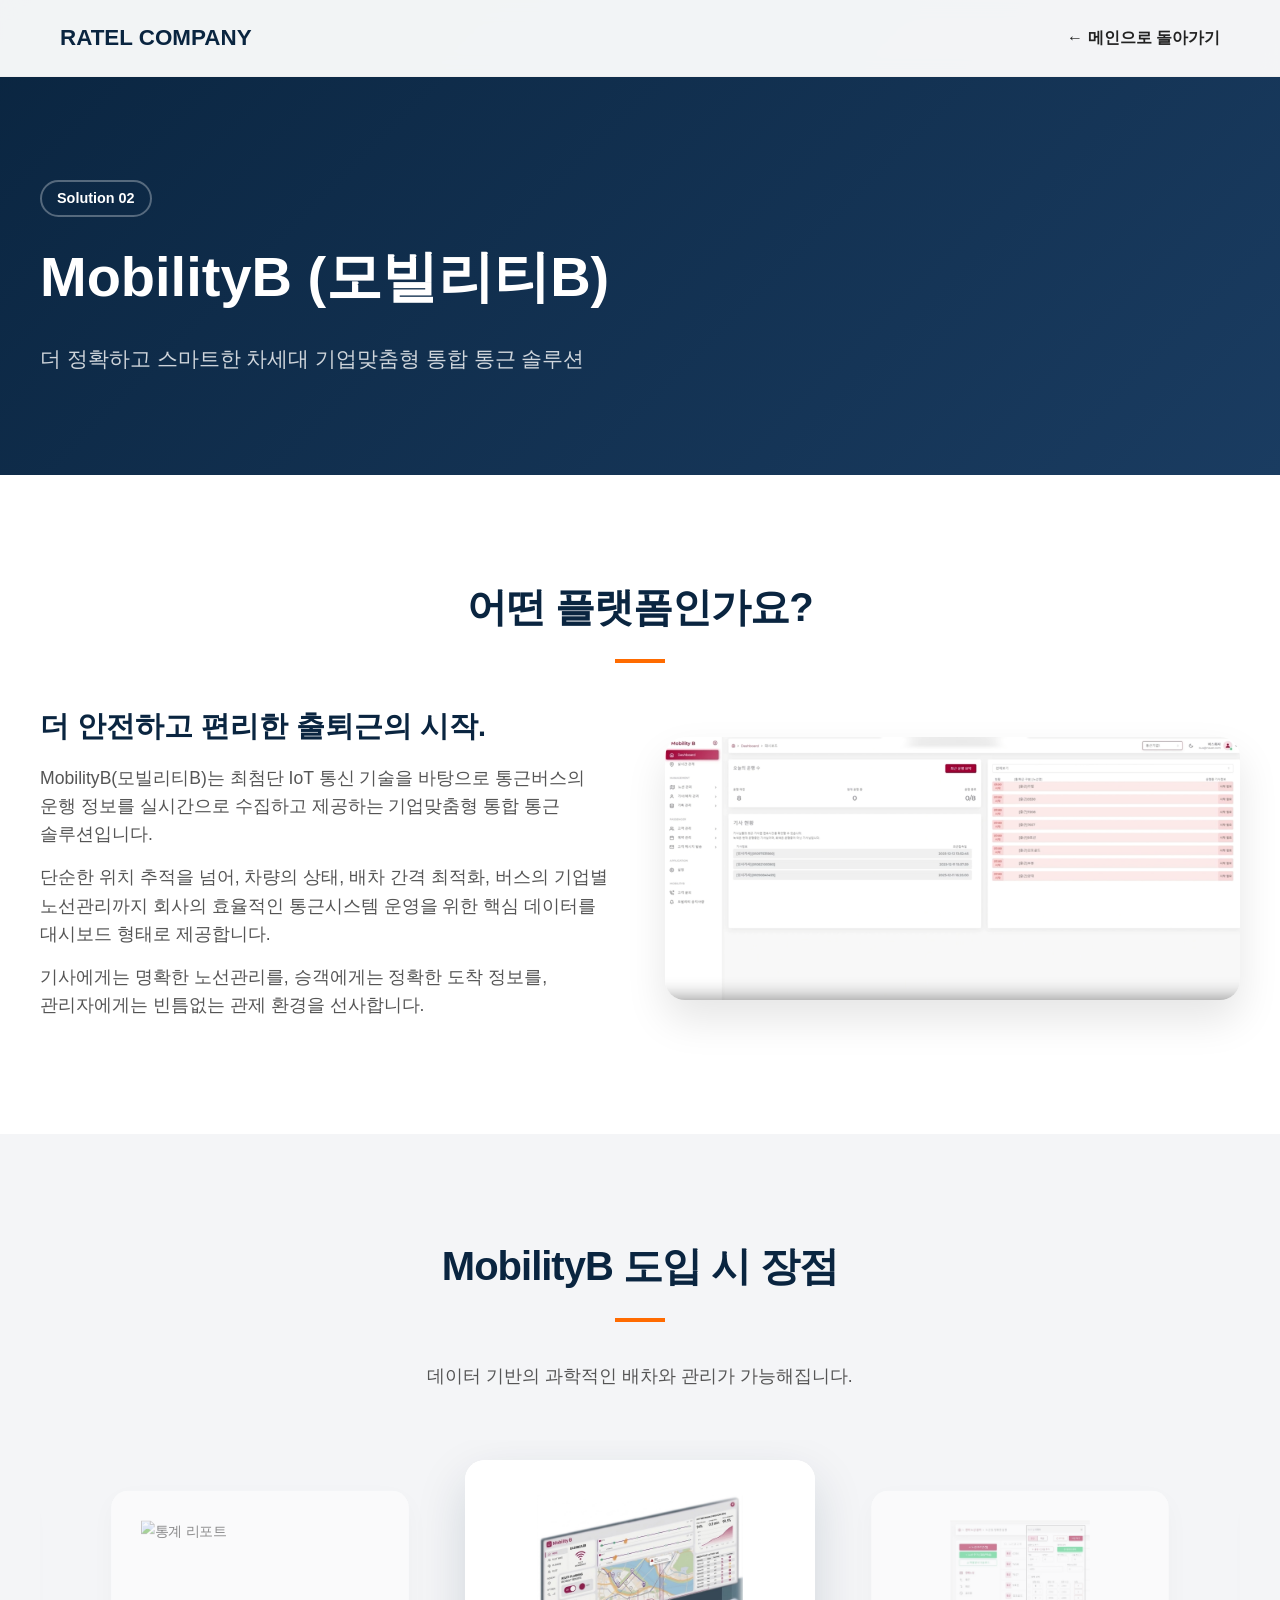
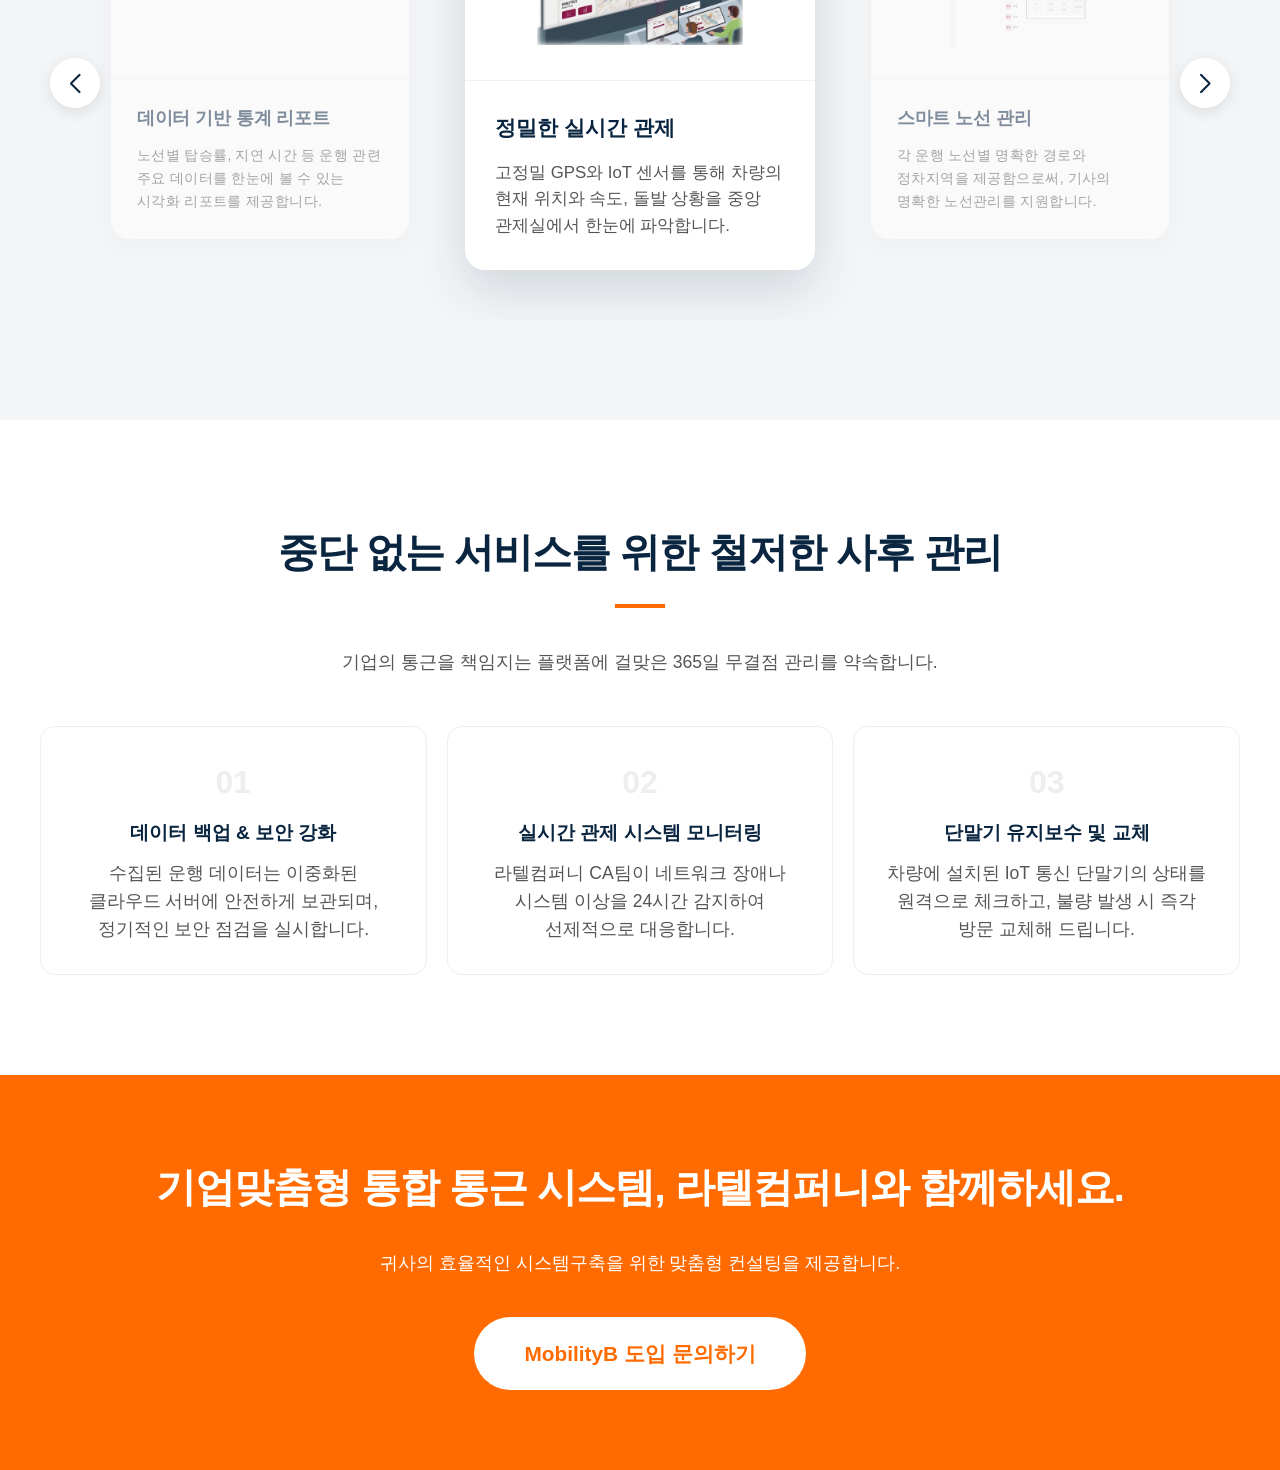
==== mobility-b.html @ c412a592 "v 0.91 티메이트/모빌리티비 서브페이지 이미지추가" ====
<!DOCTYPE html>
<html lang="ko">
<head>
    <meta charset="UTF-8">
    <meta name="viewport" content="width=device-width, initial-scale=1.0">
    <title>MobilityB 상세소개 - 라텔컴퍼니</title>
    <link rel="stylesheet" href="https://cdn.jsdelivr.net/npm/swiper@11/swiper-bundle.min.css" />
    <link rel="stylesheet" href="./css/sub-style.css">
</head>
<body>

    <header>
        <a href="index.html" class="header-logo">RATEL COMPANY</a>
        <a href="index.html" class="back-btn">← 메인으로 돌아가기</a>
    </header>

    <section class="sub-hero gradient-bg">
        <div class="container">
            <span class="badge" style="border-color: rgba(255,255,255,0.3); color: white;">Solution 02</span>
            <h1>MobilityB (모빌리티B)</h1>
            <p>더 정확하고 스마트한 차세대 기업맞춤형 통합 통근 솔루션</p>
        </div>
    </section>

    <section class="sub-section">
        <div class="container">
            <h2>어떤 플랫폼인가요?</h2>
            <div class="divider"></div>
            <div class="desc-container">
                <div class="desc-text">
                    <h3>더 안전하고 편리한 출퇴근의 시작.</h3>
                    <p>MobilityB(모빌리티B)는 최첨단 IoT 통신 기술을 바탕으로 통근버스의 운행 정보를 실시간으로 수집하고 제공하는 기업맞춤형 통합 통근 솔루션입니다.</p>
                    <p>단순한 위치 추적을 넘어, 차량의 상태, 배차 간격 최적화, 버스의 기업별 노선관리까지 회사의 효율적인 통근시스템 운영을 위한 핵심 데이터를 대시보드 형태로 제공합니다.</p>
                    <p>기사에게는 명확한 노선관리를, 승객에게는 정확한 도착 정보를, 관리자에게는 빈틈없는 관제 환경을 선사합니다.</p>
                </div>
                <div class="desc-image">
                    <img src="./images/hero-mobility.png" alt="MobilityB 대시보드 화면">
                </div>
            </div>
        </div>
    </section>

    <section class="sub-section bg-gray">
        <div class="container">
            <h2>MobilityB 도입 시 장점</h2>
            <div class="divider"></div>
            <p>데이터 기반의 과학적인 배차와 관리가 가능해집니다.</p>
            
            <div class="benefits-slider-wrapper">
                <div class="swiper-container">
                    <div class="swiper-wrapper">
                        <div class="swiper-slide">
                            <div class="card-inner">
                                <img src="./images/cd-m-cc.jpg" alt="실시간 관제" class="benefit-card-img">
                                <div class="benefit-card-content">
                                    <h4>정밀한 실시간 관제</h4>
                                    <p>고정밀 GPS와 IoT 센서를 통해 차량의 현재 위치와 속도, 돌발 상황을 중앙 관제실에서 한눈에 파악합니다.</p>
                                </div>
                            </div>
                        </div>
                        <div class="swiper-slide">
                            <div class="card-inner">
                                <img src="./images/cd-m-route.jpg" alt="노선 관리" class="benefit-card-img">
                                <div class="benefit-card-content">
                                    <h4>스마트 노선 관리</h4>
                                    <p>각 운행 노선별 명확한 경로와 정차지역을 제공함으로써, 기사의 명확한 노선관리를 지원합니다.</p>
                                </div>
                            </div>
                        </div>
                        <div class="swiper-slide">
                            <div class="card-inner">
                                <img src="./images/cd-m-pas.jpg" alt="편리한 탑승" class="benefit-card-img">
                                <div class="benefit-card-content">
                                    <h4>더욱 편리해진 탑승</h4>
                                    <p>통근버스의 정확한 정차지역과 탑승예약을 통해 승객의 통근버스 탑승을 지원합니다.</p>
                                </div>
                            </div>
                        </div>
                        <div class="swiper-slide">
                            <div class="card-inner">
                                <img src="https://via.placeholder.com/400x250/dddddd/666666?text=Security+System" alt="통계 리포트" class="benefit-card-img">
                                <div class="benefit-card-content">
                                    <h4>데이터 기반 통계 리포트</h4>
                                    <p>노선별 탑승률, 지연 시간 등 운행 관련 주요 데이터를 한눈에 볼 수 있는 시각화 리포트를 제공합니다.</p>
                                </div>
                            </div>
                        </div>
                        
                        <div class="swiper-slide">
                            <div class="card-inner">
                                <img src="./images/cd-m-cc.jpg" alt="실시간 관제" class="benefit-card-img">
                                <div class="benefit-card-content">
                                    <h4>정밀한 실시간 관제</h4>
                                    <p>고정밀 GPS와 IoT 센서를 통해 차량의 현재 위치와 속도, 돌발 상황을 중앙 관제실에서 한눈에 파악합니다.</p>
                                </div>
                            </div>
                        </div>
                        <div class="swiper-slide">
                            <div class="card-inner">
                                <img src="./images/cd-m-route.jpg" alt="노선 관리" class="benefit-card-img">
                                <div class="benefit-card-content">
                                    <h4>스마트 노선 관리</h4>
                                    <p>각 운행 노선별 명확한 경로와 정차지역을 제공함으로써, 기사의 명확한 노선관리를 지원합니다.</p>
                                </div>
                            </div>
                        </div>
                        <div class="swiper-slide">
                            <div class="card-inner">
                                <img src="./images/cd-m-pas.jpg" alt="편리한 탑승" class="benefit-card-img">
                                <div class="benefit-card-content">
                                    <h4>더욱 편리해진 탑승</h4>
                                    <p>통근버스의 정확한 정차지역과 탑승예약을 통해 승객의 통근버스 탑승을 지원합니다.</p>
                                </div>
                            </div>
                        </div>
                        <div class="swiper-slide">
                            <div class="card-inner">
                                <img src="https://via.placeholder.com/400x250/dddddd/666666?text=Security+System" alt="통계 리포트" class="benefit-card-img">
                                <div class="benefit-card-content">
                                    <h4>데이터 기반 통계 리포트</h4>
                                    <p>노선별 탑승률, 지연 시간 등 운행 관련 주요 데이터를 한눈에 볼 수 있는 시각화 리포트를 제공합니다.</p>
                                </div>
                            </div>
                        </div>
                    </div>
                    <div class="swiper-button-prev"></div>
                    <div class="swiper-button-next"></div>
                </div>
            </div>
        </div>
    </section>

    <section class="sub-section">
        <div class="container">
            <h2>중단 없는 서비스를 위한 철저한 사후 관리</h2>
            <div class="divider"></div>
            <p>기업의 통근을 책임지는 플랫폼에 걸맞은 365일 무결점 관리를 약속합니다.</p>
            <div class="process-steps">
                <div class="step">
                    <span class="step-num">01</span>
                    <h4>데이터 백업 & 보안 강화</h4>
                    <p>수집된 운행 데이터는 이중화된 클라우드 서버에 안전하게 보관되며, 정기적인 보안 점검을 실시합니다.</p>
                </div>
                <div class="step">
                    <span class="step-num">02</span>
                    <h4>실시간 관제 시스템 모니터링</h4>
                    <p>라텔컴퍼니 CA팀이 네트워크 장애나 시스템 이상을 24시간 감지하여 선제적으로 대응합니다.</p>
                </div>
                <div class="step">
                    <span class="step-num">03</span>
                    <h4>단말기 유지보수 및 교체</h4>
                    <p>차량에 설치된 IoT 통신 단말기의 상태를 원격으로 체크하고, 불량 발생 시 즉각 방문 교체해 드립니다.</p>
                </div>
            </div>
        </div>
    </section>

    <section class="sub-section bottom-cta">
        <div class="container">
            <h2>기업맞춤형 통합 통근 시스템, 라텔컴퍼니와 함께하세요.</h2>
            <p style="color: white; margin-bottom: 40px;">귀사의 효율적인 시스템구축을 위한 맞춤형 컨설팅을 제공합니다.</p>
            <a href="index.html#contact" class="cta-btn-large">MobilityB 도입 문의하기</a>
        </div>
    </section>

    <script src="https://cdn.jsdelivr.net/npm/swiper@11/swiper-bundle.min.js"></script>
    <script>
        document.addEventListener('DOMContentLoaded', () => {
            const swiper = new Swiper('.swiper-container', {
                slidesPerView: 'auto', 
                centeredSlides: true,  
                loop: true,            
                loopedSlides: 4, 
                speed: 600,            
                spaceBetween: 15,      
                breakpoints: {
                    768: {
                        spaceBetween: 30
                    }
                },
                autoplay: {
                    delay: 2500,       
                    disableOnInteraction: false, 
                },
                navigation: {
                    nextEl: '.swiper-button-next',
                    prevEl: '.swiper-button-prev',
                },
                slideToClickedSlide: true, 
                on: {
                    init() {
                        this.el.addEventListener('mouseenter', () => { this.autoplay.stop(); });
                        this.el.addEventListener('mouseleave', () => { this.autoplay.start(); });
                    }
                }
            });
        });
    </script>
</body>
</html>
---- css/sub-style.css ----
/* =========================================
   1. 기본 설정 및 변수
   ========================================= */
:root {
    --deep-blue: #0A2540;  
    --white: #FFFFFF;      
    --orange: #FF6B00;     
    --text-dark: #222222;
    --text-light: #F8F9FA;
    --bg-gray: #f4f5f7; 
}

* { margin: 0; padding: 0; box-sizing: border-box; }
html { font-family: 'Pretendard', -apple-system, sans-serif; scroll-behavior: smooth; }
body { background-color: var(--white); color: var(--text-dark); line-height: 1.6; }

/* =========================================
   2. 공통 헤더
   ========================================= */
header {
    position: fixed; top: 0; left: 0; width: 100%; padding: 20px 60px; 
    display: flex; justify-content: space-between; align-items: center;
    background: rgba(255, 255, 255, 0.95); backdrop-filter: blur(10px); 
    z-index: 1000; border-bottom: 1px solid #eee;
}
.header-logo { font-size: 1.4rem; font-weight: 900; color: var(--deep-blue); text-decoration: none; }
.back-btn { font-weight: 700; color: var(--text-dark); text-decoration: none; display: flex; align-items: center; gap: 5px; transition: color 0.3s; }
.back-btn:hover { color: var(--orange); }

/* =========================================
   3. 섹션 공통 스타일
   ========================================= */
.sub-section { padding: 100px 20px; text-align: center; }
.container { max-width: 1200px; margin: 0 auto; }

h2 { font-size: 2.5rem; font-weight: 800; margin-bottom: 20px; color: var(--deep-blue); letter-spacing: -1px; }
h3 { font-size: 1.8rem; font-weight: 700; margin-bottom: 15px; color: var(--deep-blue); }
p { font-size: 1.1rem; color: #555; word-break: keep-all; }

.divider { width: 50px; height: 4px; background-color: var(--orange); margin: 0 auto 40px auto; }
.badge { display: inline-block; color: var(--orange); border: 2px solid var(--orange); padding: 5px 15px; border-radius: 30px; font-size: 0.9rem; font-weight: 800; margin-bottom: 15px; }
.bg-gray { background-color: var(--bg-gray); }

/* =========================================
   4. 상단 히어로 섹션
   ========================================= */
.sub-hero { padding: 180px 20px 100px; background-color: var(--deep-blue); color: var(--white); }
.sub-hero.gradient-bg { background: linear-gradient(135deg, var(--deep-blue) 0%, #1a3c61 100%); }
.sub-hero h1 { font-size: 3.5rem; font-weight: 900; margin-bottom: 20px; }
.sub-hero p { color: rgba(255,255,255,0.8); font-size: 1.3rem; }

/* =========================================
   5. 콘텐츠 레이아웃 모듈
   ========================================= */
.desc-container { display: flex; align-items: center; gap: 50px; text-align: left; margin-top: 40px; }
.desc-text { flex: 1; }
.desc-text p { margin-bottom: 15px; }
.desc-image { flex: 1; border-radius: 20px; overflow: hidden; box-shadow: 0 20px 40px rgba(0,0,0,0.1); }
.desc-image img { width: 100%; display: block; }

/* =========================================
   6. 센터모드 슬라이더
   ========================================= */
.benefits-slider-wrapper { 
    position: relative; 
    width: 100%; 
    margin-top: 50px; 
    padding: 0; 
}

.swiper-container {
    width: 100%;
    padding-top: 20px;
    padding-bottom: 50px;
    overflow: hidden;
}

/* 슬라이드 뼈대에는 애니메이션 삭제 */
.swiper-slide {
    width: 350px; 
    height: auto;
    display: flex;
    justify-content: center;
    align-items: center;
}

/* 실제 카드 디자인과 크기 조절은 내부 래퍼(card-inner)에서 처리 */
.card-inner {
    width: 100%;
    background: var(--white); 
    border-radius: 20px; 
    box-shadow: 0 10px 30px rgba(0,0,0,0.06); 
    overflow: hidden;
    display: flex;
    flex-direction: column;
    text-align: left; 
    transition: all 0.5s cubic-bezier(0.25, 1, 0.5, 1);
    transform: scale(0.85); 
    opacity: 0.5; 
}

/* 중앙에 온 활성화 카드만 100% 확대 */
.swiper-slide-active .card-inner {
    transform: scale(1); 
    opacity: 1; 
    box-shadow: 0 20px 50px rgba(10, 37, 64, 0.15); 
}

.benefit-card-img { width: 100%; height: 220px; object-fit: contain; background-color: var(--white); padding: 10%; box-sizing: border-box;}
.benefit-card-content { padding: 30px; display: flex; flex-direction: column; flex: 1; border-top: 1px solid #f0f0f0;}
.benefit-card-content h4 { font-size: 1.3rem; font-weight: 800; color: var(--deep-blue); margin-bottom: 15px; }
.benefit-card-content p { font-size: 1.05rem; color: #555; line-height: 1.6; word-break: keep-all; }

/* 화살표 버튼 디자인 */
.swiper-button-next, .swiper-button-prev {
    width: 50px !important;
    height: 50px !important;
    background-color: var(--white);
    color: var(--deep-blue) !important;
    border-radius: 50%;
    box-shadow: 0 4px 15px rgba(0,0,0,0.1);
    transition: all 0.3s;
}
.swiper-button-next:hover, .swiper-button-prev:hover { 
    background-color: var(--orange); 
    color: var(--white) !important; 
}
.swiper-button-next:after, .swiper-button-prev:after { font-size: 1.2rem !important; font-weight: bold; }

/* 프로세스 스텝 */
.process-steps { display: flex; justify-content: space-between; gap: 20px; margin-top: 50px; position: relative; }
.step { flex: 1; text-align: center; padding: 30px; border: 1px solid #eee; border-radius: 15px; }
.step-num { font-size: 2rem; font-weight: 900; color: #eee; margin-bottom: 10px; display: block; }
.step h4 { font-size: 1.2rem; color: var(--deep-blue); margin-bottom: 10px; font-weight: 700; }

/* =========================================
   6. 하단 연락처 CTA
   ========================================= */
.bottom-cta { background-color: var(--orange); color: var(--white); padding: 80px 20px; }
.bottom-cta h2 { color: var(--white); margin-bottom: 30px; }
.cta-btn-large { display: inline-block; background-color: var(--white); color: var(--orange); padding: 20px 50px; border-radius: 50px; font-size: 1.3rem; font-weight: 800; text-decoration: none; transition: transform 0.3s, box-shadow 0.3s; }
.cta-btn-large:hover { transform: translateY(-3px); box-shadow: 0 10px 25px rgba(0,0,0,0.2); }

/* =========================================
   7. 반응형 설정
   ========================================= */
@media (max-width: 992px) {
    .desc-container { flex-direction: column; }
    .process-steps { flex-direction: column; }
}

@media (max-width: 768px) {
    header { padding: 15px 20px; }
    .sub-hero h1 { font-size: 2.5rem; }
    h2 { font-size: 2rem; }
    
    /* 🌟 모바일 화면에 맞춰 카드 기본 너비를 정확한 수치로 강제 고정 */
    .swiper-slide { 
        width: 80vw !important; 
        max-width: 320px; 
    } 
    .benefit-card-img { height: 180px; }
    .swiper-button-next, .swiper-button-prev { display: none !important; } 
    .cta-btn-large { font-size: 1.1rem; padding: 15px 30px; }
}
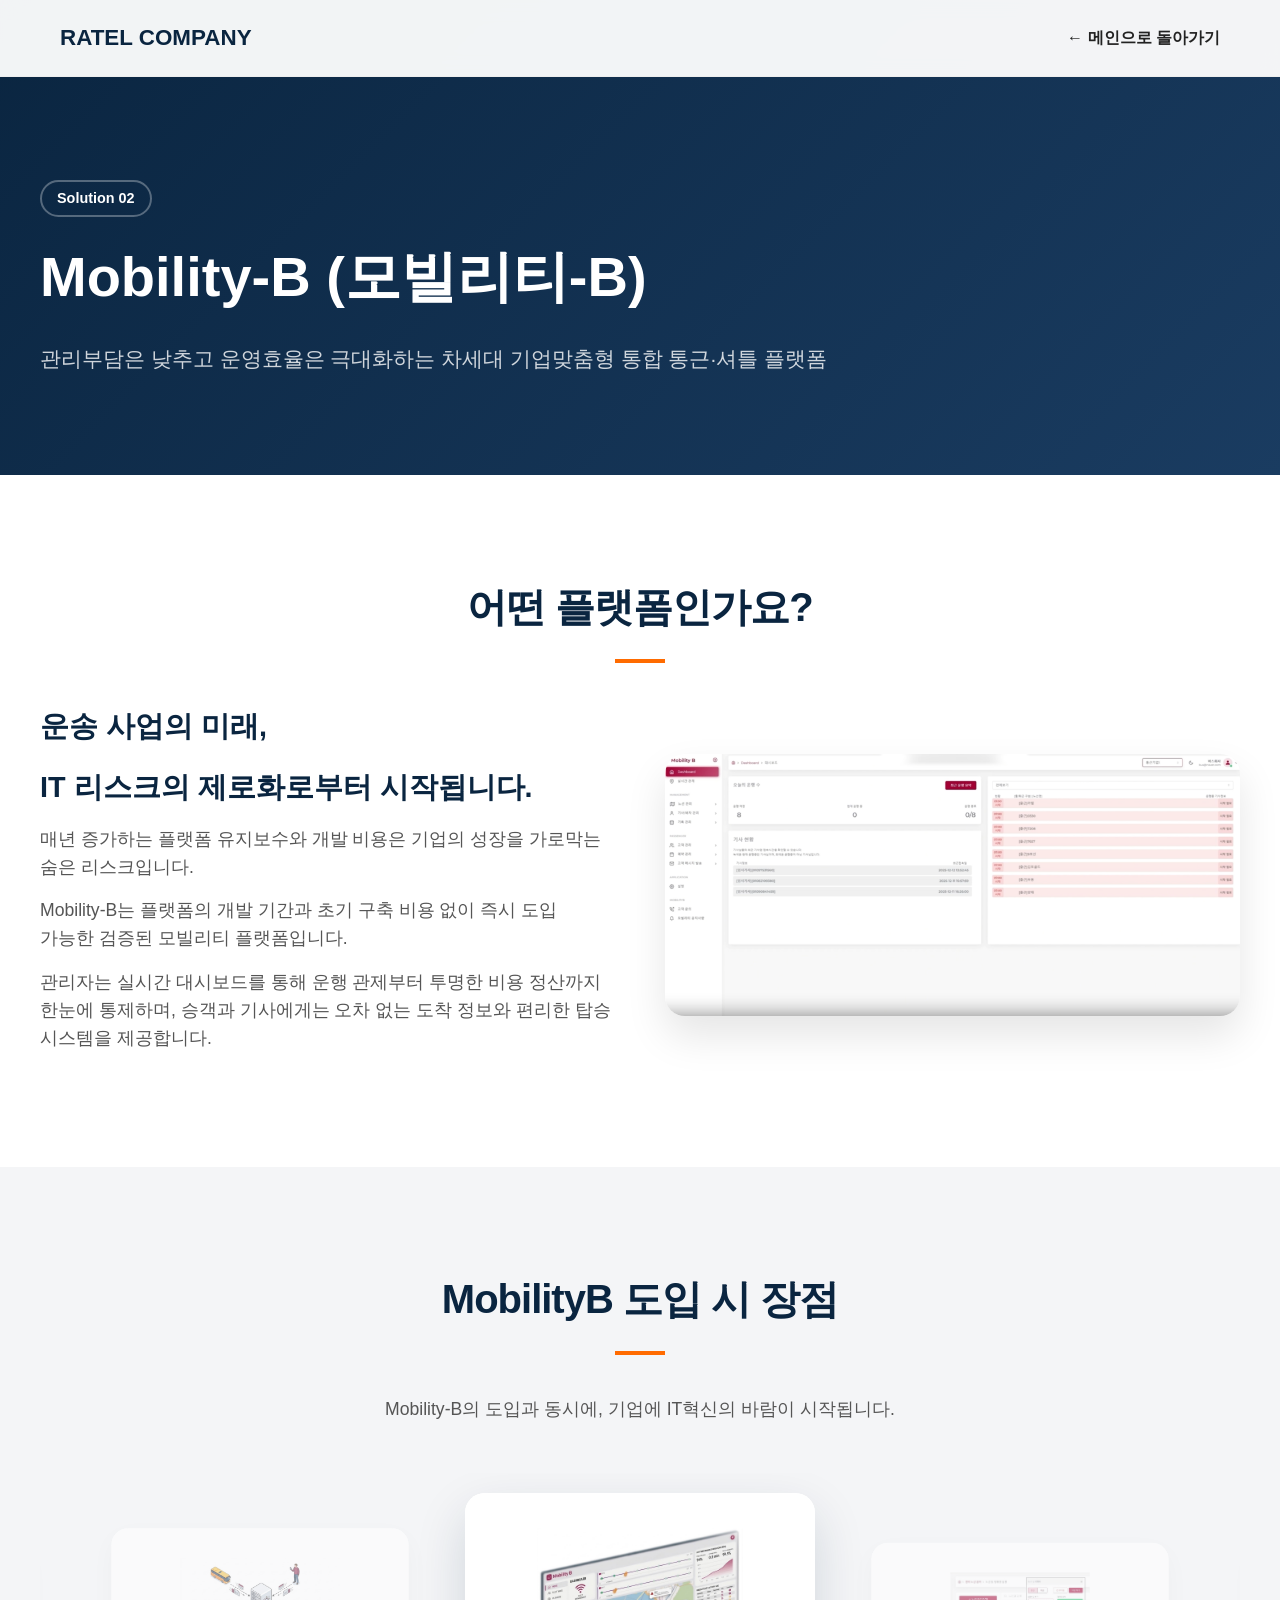
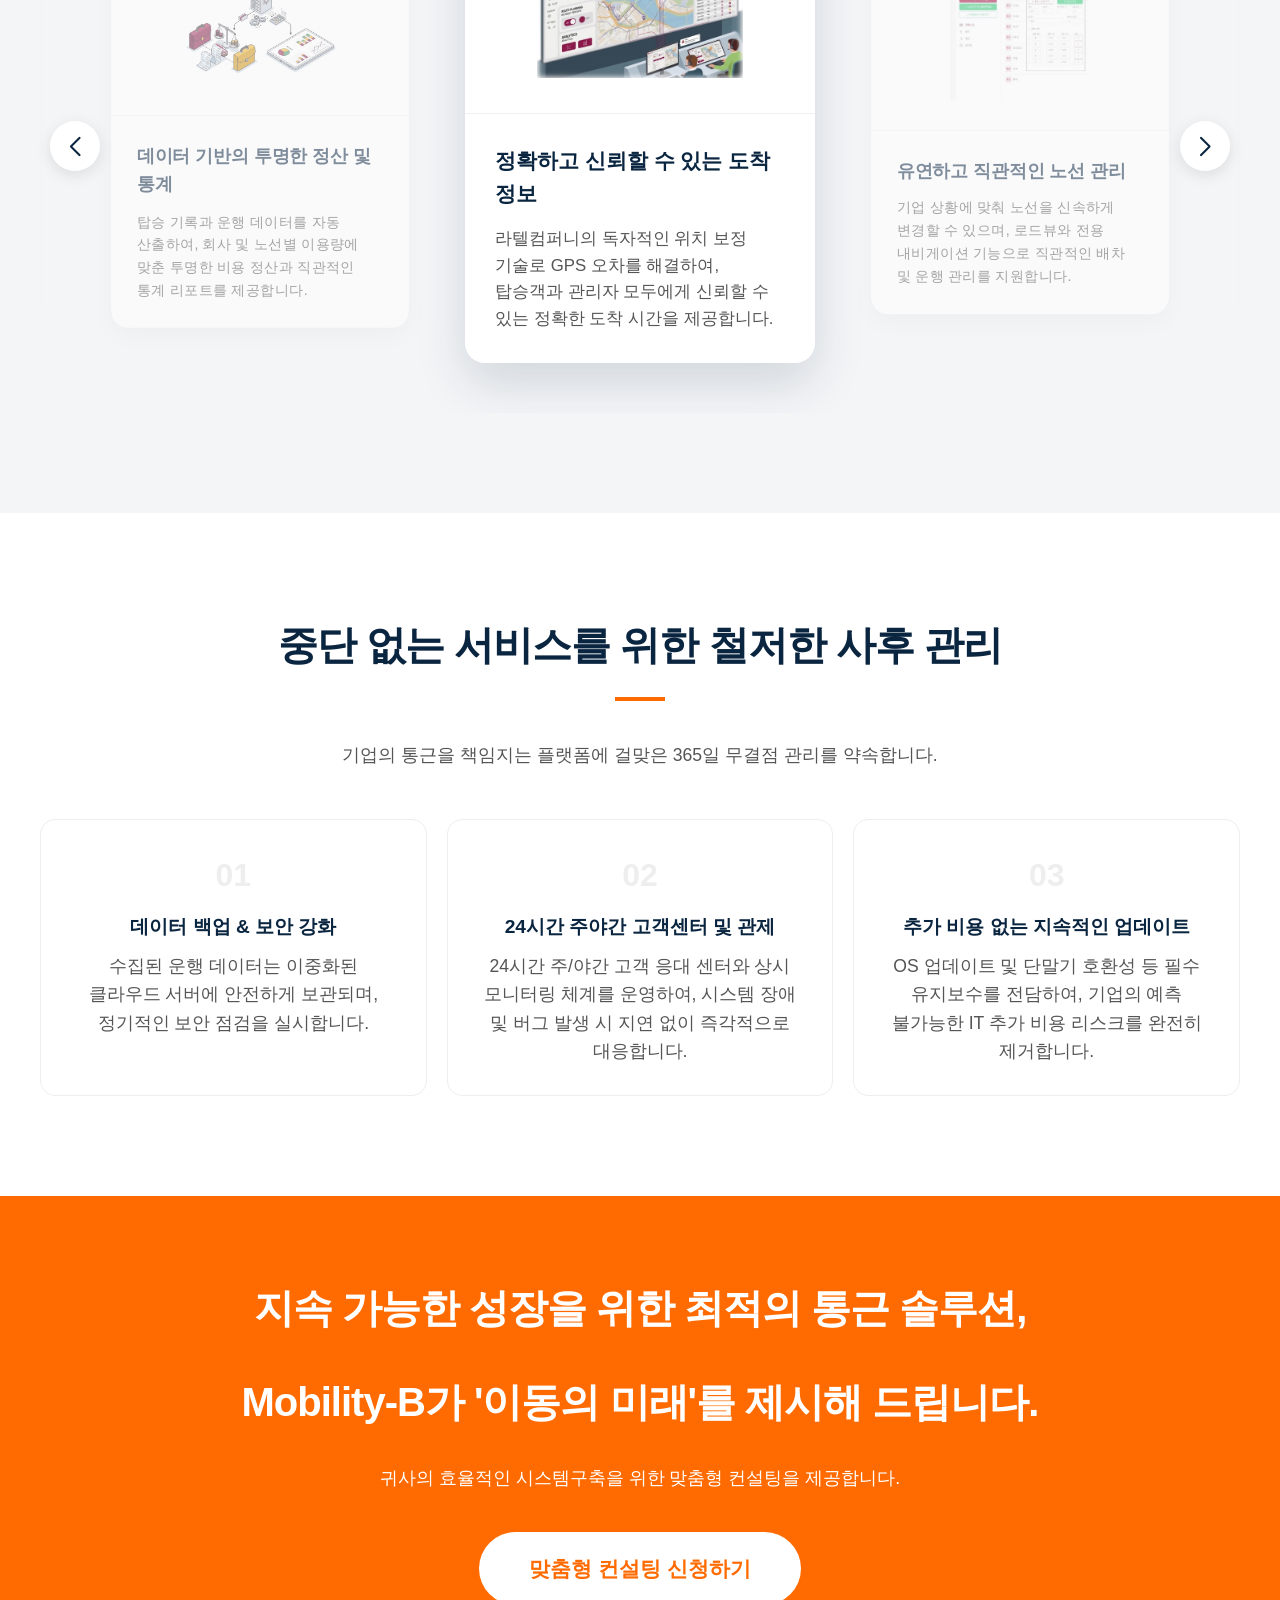
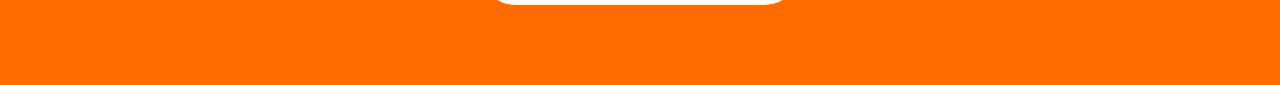
==== commit 262ee8ab: "v 0.93 / 모빌리티 b 이미지 추가 및 서브페이지 내용  수정" ====
--- a/mobility-b.html
+++ b/mobility-b.html
@@ -17,8 +17,9 @@
     <section class="sub-hero gradient-bg">
         <div class="container">
             <span class="badge" style="border-color: rgba(255,255,255,0.3); color: white;">Solution 02</span>
-            <h1>MobilityB (모빌리티B)</h1>
-            <p>더 정확하고 스마트한 차세대 기업맞춤형 통합 통근 솔루션</p>
+            <h1>Mobility-B (모빌리티-B)</h1>
+            <p>관리부담은 낮추고 운영효율은 극대화하는 차세대 기업맞춤형 통합 통근·셔틀 플랫폼</p>
+            <!--<p>더 정확하고 스마트한 차세대 기업맞춤형 통합 통근 솔루션</p>-->
         </div>
     </section>
 
@@ -28,10 +29,16 @@
             <div class="divider"></div>
             <div class="desc-container">
                 <div class="desc-text">
-                    <h3>더 안전하고 편리한 출퇴근의 시작.</h3>
+                    <h3>운송 사업의 미래,</h3>
+                    <h3>IT 리스크의 제로화로부터 시작됩니다.</h3>
+                    <p>매년 증가하는 플랫폼 유지보수와 개발 비용은 기업의 성장을 가로막는 숨은 리스크입니다.</p> 
+                    <p>Mobility-B는 플랫폼의 개발 기간과 초기 구축 비용 없이 즉시 도입 가능한 검증된 모빌리티 플랫폼입니다.</P>
+                    <p>관리자는 실시간 대시보드를 통해 운행 관제부터 투명한 비용 정산까지 한눈에 통제하며, 
+                        승객과 기사에게는 오차 없는 도착 정보와 편리한 탑승 시스템을 제공합니다.</p>
+                   <!--<h3>더 안전하고 편리한 출퇴근의 시작.</h3>
                     <p>MobilityB(모빌리티B)는 최첨단 IoT 통신 기술을 바탕으로 통근버스의 운행 정보를 실시간으로 수집하고 제공하는 기업맞춤형 통합 통근 솔루션입니다.</p>
                     <p>단순한 위치 추적을 넘어, 차량의 상태, 배차 간격 최적화, 버스의 기업별 노선관리까지 회사의 효율적인 통근시스템 운영을 위한 핵심 데이터를 대시보드 형태로 제공합니다.</p>
-                    <p>기사에게는 명확한 노선관리를, 승객에게는 정확한 도착 정보를, 관리자에게는 빈틈없는 관제 환경을 선사합니다.</p>
+                    <p>기사에게는 명확한 노선관리를, 승객에게는 정확한 도착 정보를, 관리자에게는 빈틈없는 관제 환경을 선사합니다.</p>-->
                 </div>
                 <div class="desc-image">
                     <img src="./images/hero-mobility.png" alt="MobilityB 대시보드 화면">
@@ -44,7 +51,8 @@
         <div class="container">
             <h2>MobilityB 도입 시 장점</h2>
             <div class="divider"></div>
-            <p>데이터 기반의 과학적인 배차와 관리가 가능해집니다.</p>
+            <p>Mobility-B의 도입과 동시에, 기업에 IT혁신의 바람이 시작됩니다.</p>
+            <!--<p>데이터 기반의 과학적인 배차와 관리가 가능해집니다.</p>-->
             
             <div class="benefits-slider-wrapper">
                 <div class="swiper-container">
@@ -53,8 +61,10 @@
                             <div class="card-inner">
                                 <img src="./images/cd-m-cc.jpg" alt="실시간 관제" class="benefit-card-img">
                                 <div class="benefit-card-content">
-                                    <h4>정밀한 실시간 관제</h4>
-                                    <p>고정밀 GPS와 IoT 센서를 통해 차량의 현재 위치와 속도, 돌발 상황을 중앙 관제실에서 한눈에 파악합니다.</p>
+                                    <h4>정확하고 신뢰할 수 있는 도착 정보</h4>
+                                    <p>라텔컴퍼니의 독자적인 위치 보정 기술로 GPS 오차를 해결하여, 탑승객과 관리자 모두에게 신뢰할 수 있는 정확한 도착 시간을 제공합니다.</p>
+                                    <!--<h4>정밀한 실시간 관제</h4>
+                                    <p>고정밀 GPS와 IoT 센서를 통해 차량의 현재 위치와 속도, 돌발 상황을 중앙 관제실에서 한눈에 파악합니다.</p>-->
                                 </div>
                             </div>
                         </div>
@@ -62,8 +72,10 @@
                             <div class="card-inner">
                                 <img src="./images/cd-m-route.jpg" alt="노선 관리" class="benefit-card-img">
                                 <div class="benefit-card-content">
-                                    <h4>스마트 노선 관리</h4>
-                                    <p>각 운행 노선별 명확한 경로와 정차지역을 제공함으로써, 기사의 명확한 노선관리를 지원합니다.</p>
+                                    <h4>유연하고 직관적인 노선 관리</h4>
+                                    <p>기업 상황에 맞춰 노선을 신속하게 변경할 수 있으며, 로드뷰와 전용 내비게이션 기능으로 직관적인 배차 및 운행 관리를 지원합니다.</p>
+                                    <!--<h4>스마트 노선 관리</h4>
+                                    <p>각 운행 노선별 명확한 경로와 정차지역을 제공함으로써, 기사의 명확한 노선관리를 지원합니다.</p>-->
                                 </div>
                             </div>
                         </div>
@@ -71,17 +83,21 @@
                             <div class="card-inner">
                                 <img src="./images/cd-m-pas.jpg" alt="편리한 탑승" class="benefit-card-img">
                                 <div class="benefit-card-content">
-                                    <h4>더욱 편리해진 탑승</h4>
-                                    <p>통근버스의 정확한 정차지역과 탑승예약을 통해 승객의 통근버스 탑승을 지원합니다.</p>
-                                </div>
-                            </div>
-                        </div>
-                        <div class="swiper-slide">
-                            <div class="card-inner">
-                                <img src="https://via.placeholder.com/400x250/dddddd/666666?text=Security+System" alt="통계 리포트" class="benefit-card-img">
-                                <div class="benefit-card-content">
-                                    <h4>데이터 기반 통계 리포트</h4>
-                                    <p>노선별 탑승률, 지연 시간 등 운행 관련 주요 데이터를 한눈에 볼 수 있는 시각화 리포트를 제공합니다.</p>
+                                    <h4>신속·정확한 탑승 인증 시스템</h4>
+                                    <p>버스 탑승 시 자동태그(BLE)기술을 포함한, QR, NFC등 다양한 기능통한 인증을 지원하여 승하차의 지연을 원천 방지합니다.</p>
+                                    <!--<h4>더욱 편리해진 탑승</h4>
+                                    <p>통근버스의 정확한 정차지역과 탑승예약을 통해 승객의 통근버스 탑승을 지원합니다.</p>-->
+                                </div>
+                            </div>
+                        </div>
+                        <div class="swiper-slide">
+                            <div class="card-inner">
+                                <img src="./images/cd-m-data.jpg" alt="통계 리포트" class="benefit-card-img">
+                                <div class="benefit-card-content">
+                                    <h4>데이터 기반의 투명한 정산 및 통계</h4>
+                                    <p>탑승 기록과 운행 데이터를 자동 산출하여, 회사 및 노선별 이용량에 맞춘 투명한 비용 정산과 직관적인 통계 리포트를 제공합니다.</p>
+                                    <!--<h4>데이터 기반 통계 리포트</h4>
+                                    <p>노선별 탑승률, 지연 시간 등 운행 관련 주요 데이터를 한눈에 볼 수 있는 시각화 리포트를 제공합니다.</p>-->
                                 </div>
                             </div>
                         </div>
@@ -90,8 +106,10 @@
                             <div class="card-inner">
                                 <img src="./images/cd-m-cc.jpg" alt="실시간 관제" class="benefit-card-img">
                                 <div class="benefit-card-content">
-                                    <h4>정밀한 실시간 관제</h4>
-                                    <p>고정밀 GPS와 IoT 센서를 통해 차량의 현재 위치와 속도, 돌발 상황을 중앙 관제실에서 한눈에 파악합니다.</p>
+                                    <h4>정확하고 신뢰할 수 있는 도착 정보</h4>
+                                    <p>라텔컴퍼니의 독자적인 위치 보정 기술로 GPS 오차를 해결하여, 탑승객과 관리자 모두에게 신뢰할 수 있는 정확한 도착 시간을 제공합니다.</p>
+                                    <!--<h4>정밀한 실시간 관제</h4>
+                                    <p>고정밀 GPS와 IoT 센서를 통해 차량의 현재 위치와 속도, 돌발 상황을 중앙 관제실에서 한눈에 파악합니다.</p>-->
                                 </div>
                             </div>
                         </div>
@@ -99,8 +117,10 @@
                             <div class="card-inner">
                                 <img src="./images/cd-m-route.jpg" alt="노선 관리" class="benefit-card-img">
                                 <div class="benefit-card-content">
-                                    <h4>스마트 노선 관리</h4>
-                                    <p>각 운행 노선별 명확한 경로와 정차지역을 제공함으로써, 기사의 명확한 노선관리를 지원합니다.</p>
+                                    <h4>유연하고 직관적인 노선 관리</h4>
+                                    <p>기업 상황에 맞춰 노선을 신속하게 변경할 수 있으며, 로드뷰와 전용 내비게이션 기능으로 직관적인 배차 및 운행 관리를 지원합니다.</p>
+                                    <!--<h4>스마트 노선 관리</h4>
+                                    <p>각 운행 노선별 명확한 경로와 정차지역을 제공함으로써, 기사의 명확한 노선관리를 지원합니다.</p>-->
                                 </div>
                             </div>
                         </div>
@@ -108,17 +128,21 @@
                             <div class="card-inner">
                                 <img src="./images/cd-m-pas.jpg" alt="편리한 탑승" class="benefit-card-img">
                                 <div class="benefit-card-content">
-                                    <h4>더욱 편리해진 탑승</h4>
-                                    <p>통근버스의 정확한 정차지역과 탑승예약을 통해 승객의 통근버스 탑승을 지원합니다.</p>
-                                </div>
-                            </div>
-                        </div>
-                        <div class="swiper-slide">
-                            <div class="card-inner">
-                                <img src="https://via.placeholder.com/400x250/dddddd/666666?text=Security+System" alt="통계 리포트" class="benefit-card-img">
-                                <div class="benefit-card-content">
-                                    <h4>데이터 기반 통계 리포트</h4>
-                                    <p>노선별 탑승률, 지연 시간 등 운행 관련 주요 데이터를 한눈에 볼 수 있는 시각화 리포트를 제공합니다.</p>
+                                    <h4>신속·정확한 탑승 인증 시스템</h4>
+                                    <p>버스 탑승 시 자동태그(BLE)기술을 포함한, QR, NFC등 다양한 기능통한 인증을 지원하여 승하차의 지연을 원천 방지합니다.</p>
+                                    <!--<h4>더욱 편리해진 탑승</h4>
+                                    <p>통근버스의 정확한 정차지역과 탑승예약을 통해 승객의 통근버스 탑승을 지원합니다.</p>-->
+                                </div>
+                            </div>
+                        </div>
+                        <div class="swiper-slide">
+                            <div class="card-inner">
+                                <img src="./images/cd-m-data.jpg" alt="통계 리포트" class="benefit-card-img">
+                                <div class="benefit-card-content">
+                                    <h4>데이터 기반의 투명한 정산 및 통계</h4>
+                                    <p>탑승 기록과 운행 데이터를 자동 산출하여, 회사 및 노선별 이용량에 맞춘 투명한 비용 정산과 직관적인 통계 리포트를 제공합니다.</p>
+                                    <!--<h4>데이터 기반 통계 리포트</h4>
+                                    <p>노선별 탑승률, 지연 시간 등 운행 관련 주요 데이터를 한눈에 볼 수 있는 시각화 리포트를 제공합니다.</p>-->
                                 </div>
                             </div>
                         </div>
@@ -143,13 +167,13 @@
                 </div>
                 <div class="step">
                     <span class="step-num">02</span>
-                    <h4>실시간 관제 시스템 모니터링</h4>
-                    <p>라텔컴퍼니 CA팀이 네트워크 장애나 시스템 이상을 24시간 감지하여 선제적으로 대응합니다.</p>
+                    <h4>24시간 주야간 고객센터 및 관제</h4>
+                    <p>24시간 주/야간 고객 응대 센터와 상시 모니터링 체계를 운영하여, 시스템 장애 및 버그 발생 시 지연 없이 즉각적으로 대응합니다.</p>
                 </div>
                 <div class="step">
                     <span class="step-num">03</span>
-                    <h4>단말기 유지보수 및 교체</h4>
-                    <p>차량에 설치된 IoT 통신 단말기의 상태를 원격으로 체크하고, 불량 발생 시 즉각 방문 교체해 드립니다.</p>
+                    <h4>추가 비용 없는 지속적인 업데이트</h4>
+                    <p>OS 업데이트 및 단말기 호환성 등 필수 유지보수를 전담하여, 기업의 예측 불가능한 IT 추가 비용 리스크를 완전히 제거합니다.</p>
                 </div>
             </div>
         </div>
@@ -157,9 +181,10 @@
 
     <section class="sub-section bottom-cta">
         <div class="container">
-            <h2>기업맞춤형 통합 통근 시스템, 라텔컴퍼니와 함께하세요.</h2>
+            <h2>지속 가능한 성장을 위한 최적의 통근 솔루션,</h2>
+            <h2>Mobility-B가 '이동의 미래'를 제시해 드립니다.</h2>
             <p style="color: white; margin-bottom: 40px;">귀사의 효율적인 시스템구축을 위한 맞춤형 컨설팅을 제공합니다.</p>
-            <a href="index.html#contact" class="cta-btn-large">MobilityB 도입 문의하기</a>
+            <a href="index.html#contact" class="cta-btn-large">맞춤형 컨설팅 신청하기</a>
         </div>
     </section>
 
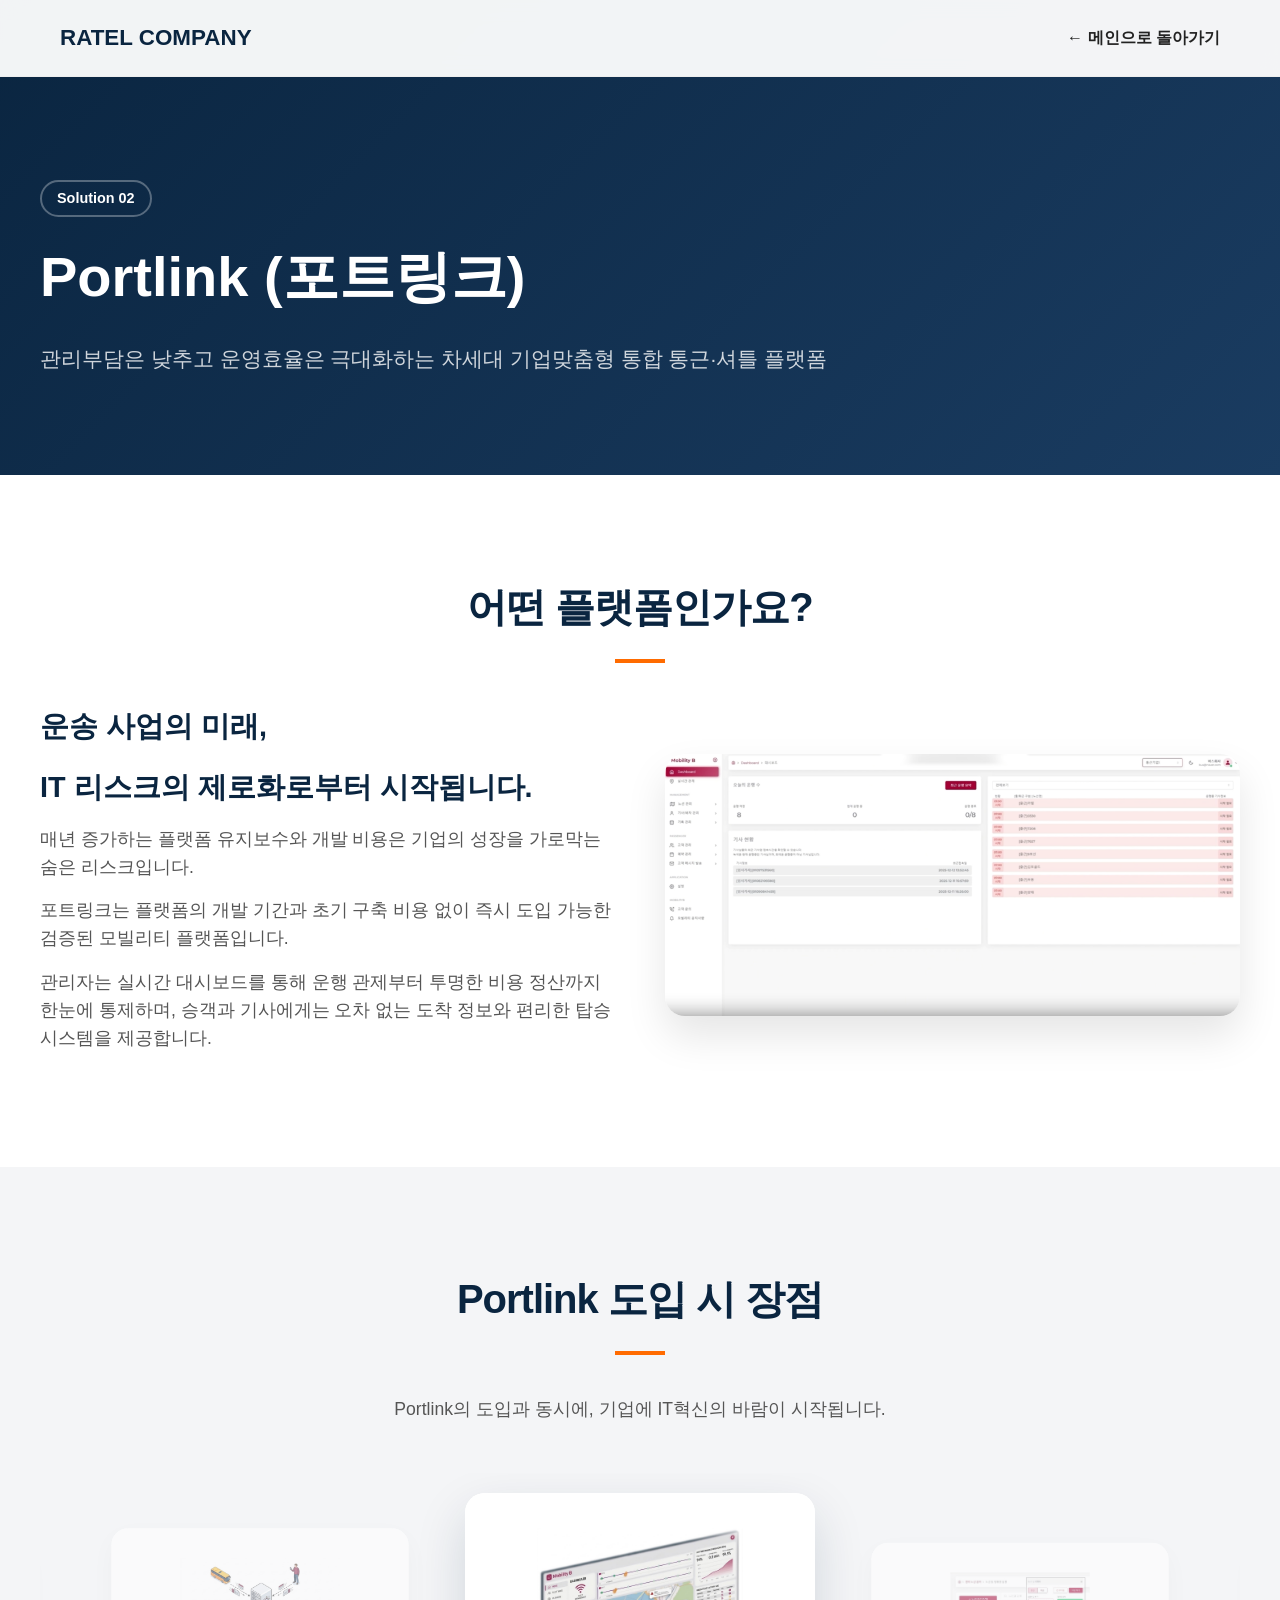
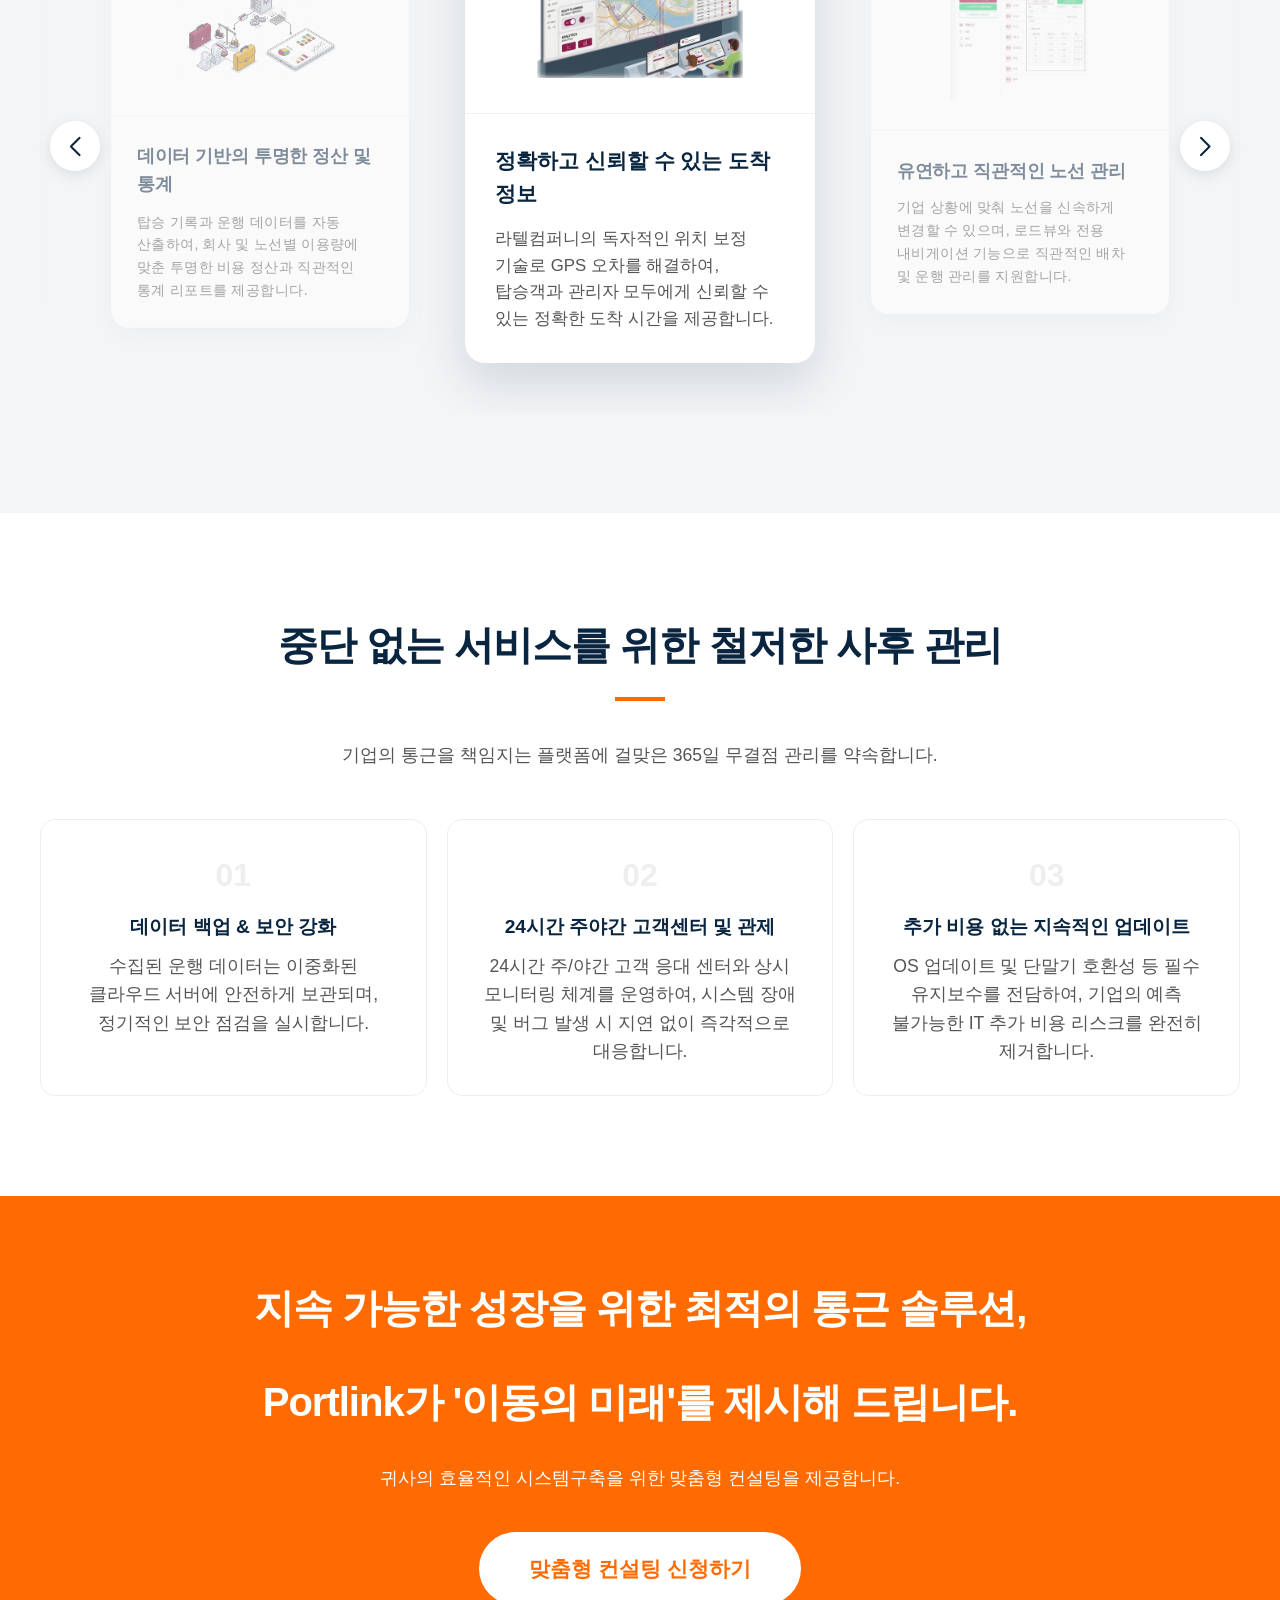
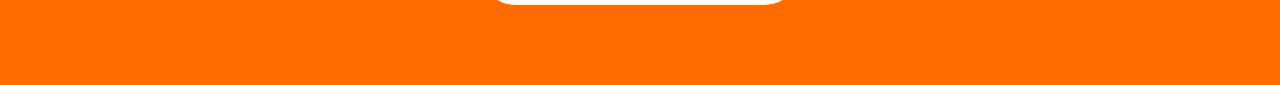
==== commit 73eb3471: "시스템이름변경" ====
--- a/mobility-b.html
+++ b/mobility-b.html
@@ -3,21 +3,39 @@
 <head>
     <meta charset="UTF-8">
     <meta name="viewport" content="width=device-width, initial-scale=1.0">
-    <title>MobilityB 상세소개 - 라텔컴퍼니</title>
+    <meta name="description" content="라텔컴퍼니 Portlink - 관리부담은 낮추고 운영효율은 극대화하는 차세대 기업맞춤형 통합 통근·셔틀 플랫폼.">
+    <meta name="keywords" content="통근버스, 셔틀버스, 고객운송, 모빌리티, 포트링크, Portlink">
+    <link rel="canonical" href="https://rratel.com/mobility-b.html">
+    <title>Portlink 기업맞춤형 통합 버스 플랫폼</title>
+    <!-- 오픈 그래프 태그 추가 -->
+    <meta property="og:type" content="website">
+    <meta property="og:title" content="Portlink - 차세대 기업맞춤형 통합 통근 솔루션">
+    <meta property="og:description" content="관리부담은 낮추고 운영효율은 극대화하는 통합 통근·셔틀 플랫폼 Portlink입니다.">
+    <meta property="og:image" content="https://rratel.com/images/opengraph.png">
+    <meta property="og:url" content="https://rratel.com/mobility-b.html">
+    <meta property="og:image:width" content="1100">
+    <meta property="og:image:height" content="740">
+
+    <!--파비콘-->
+    <link rel="icon" href="/images/favicon/favicon.ico">
+    <link rel="icon" type="image/png" sizes="16x16" href="./images/favicon/favicon-16x16.png">
+    <link rel="icon" type="image/png" sizes="32x32" href="./images/favicon/favicon-32x32.png">
+    <link rel="apple-touch-icon" sizes="180x180" href="./images/favicon/apple-touch-icon.png">
+
     <link rel="stylesheet" href="https://cdn.jsdelivr.net/npm/swiper@11/swiper-bundle.min.css" />
     <link rel="stylesheet" href="./css/sub-style.css">
 </head>
 <body>
 
     <header>
-        <a href="index.html" class="header-logo">RATEL COMPANY</a>
-        <a href="index.html" class="back-btn">← 메인으로 돌아가기</a>
+        <a href="/" class="header-logo">RATEL COMPANY</a>
+        <a href="/" class="back-btn">← 메인으로 돌아가기</a>
     </header>
 
     <section class="sub-hero gradient-bg">
         <div class="container">
             <span class="badge" style="border-color: rgba(255,255,255,0.3); color: white;">Solution 02</span>
-            <h1>Mobility-B (모빌리티-B)</h1>
+            <h1>Portlink (포트링크)</h1>
             <p>관리부담은 낮추고 운영효율은 극대화하는 차세대 기업맞춤형 통합 통근·셔틀 플랫폼</p>
             <!--<p>더 정확하고 스마트한 차세대 기업맞춤형 통합 통근 솔루션</p>-->
         </div>
@@ -32,7 +50,7 @@
                     <h3>운송 사업의 미래,</h3>
                     <h3>IT 리스크의 제로화로부터 시작됩니다.</h3>
                     <p>매년 증가하는 플랫폼 유지보수와 개발 비용은 기업의 성장을 가로막는 숨은 리스크입니다.</p> 
-                    <p>Mobility-B는 플랫폼의 개발 기간과 초기 구축 비용 없이 즉시 도입 가능한 검증된 모빌리티 플랫폼입니다.</P>
+                    <p>포트링크는 플랫폼의 개발 기간과 초기 구축 비용 없이 즉시 도입 가능한 검증된 모빌리티 플랫폼입니다.</P>
                     <p>관리자는 실시간 대시보드를 통해 운행 관제부터 투명한 비용 정산까지 한눈에 통제하며, 
                         승객과 기사에게는 오차 없는 도착 정보와 편리한 탑승 시스템을 제공합니다.</p>
                    <!--<h3>더 안전하고 편리한 출퇴근의 시작.</h3>
@@ -49,9 +67,9 @@
 
     <section class="sub-section bg-gray">
         <div class="container">
-            <h2>MobilityB 도입 시 장점</h2>
+            <h2>Portlink 도입 시 장점</h2>
             <div class="divider"></div>
-            <p>Mobility-B의 도입과 동시에, 기업에 IT혁신의 바람이 시작됩니다.</p>
+            <p>Portlink의 도입과 동시에, 기업에 IT혁신의 바람이 시작됩니다.</p>
             <!--<p>데이터 기반의 과학적인 배차와 관리가 가능해집니다.</p>-->
             
             <div class="benefits-slider-wrapper">
@@ -182,7 +200,7 @@
     <section class="sub-section bottom-cta">
         <div class="container">
             <h2>지속 가능한 성장을 위한 최적의 통근 솔루션,</h2>
-            <h2>Mobility-B가 '이동의 미래'를 제시해 드립니다.</h2>
+            <h2>Portlink가 '이동의 미래'를 제시해 드립니다.</h2>
             <p style="color: white; margin-bottom: 40px;">귀사의 효율적인 시스템구축을 위한 맞춤형 컨설팅을 제공합니다.</p>
             <a href="index.html#contact" class="cta-btn-large">맞춤형 컨설팅 신청하기</a>
         </div>
